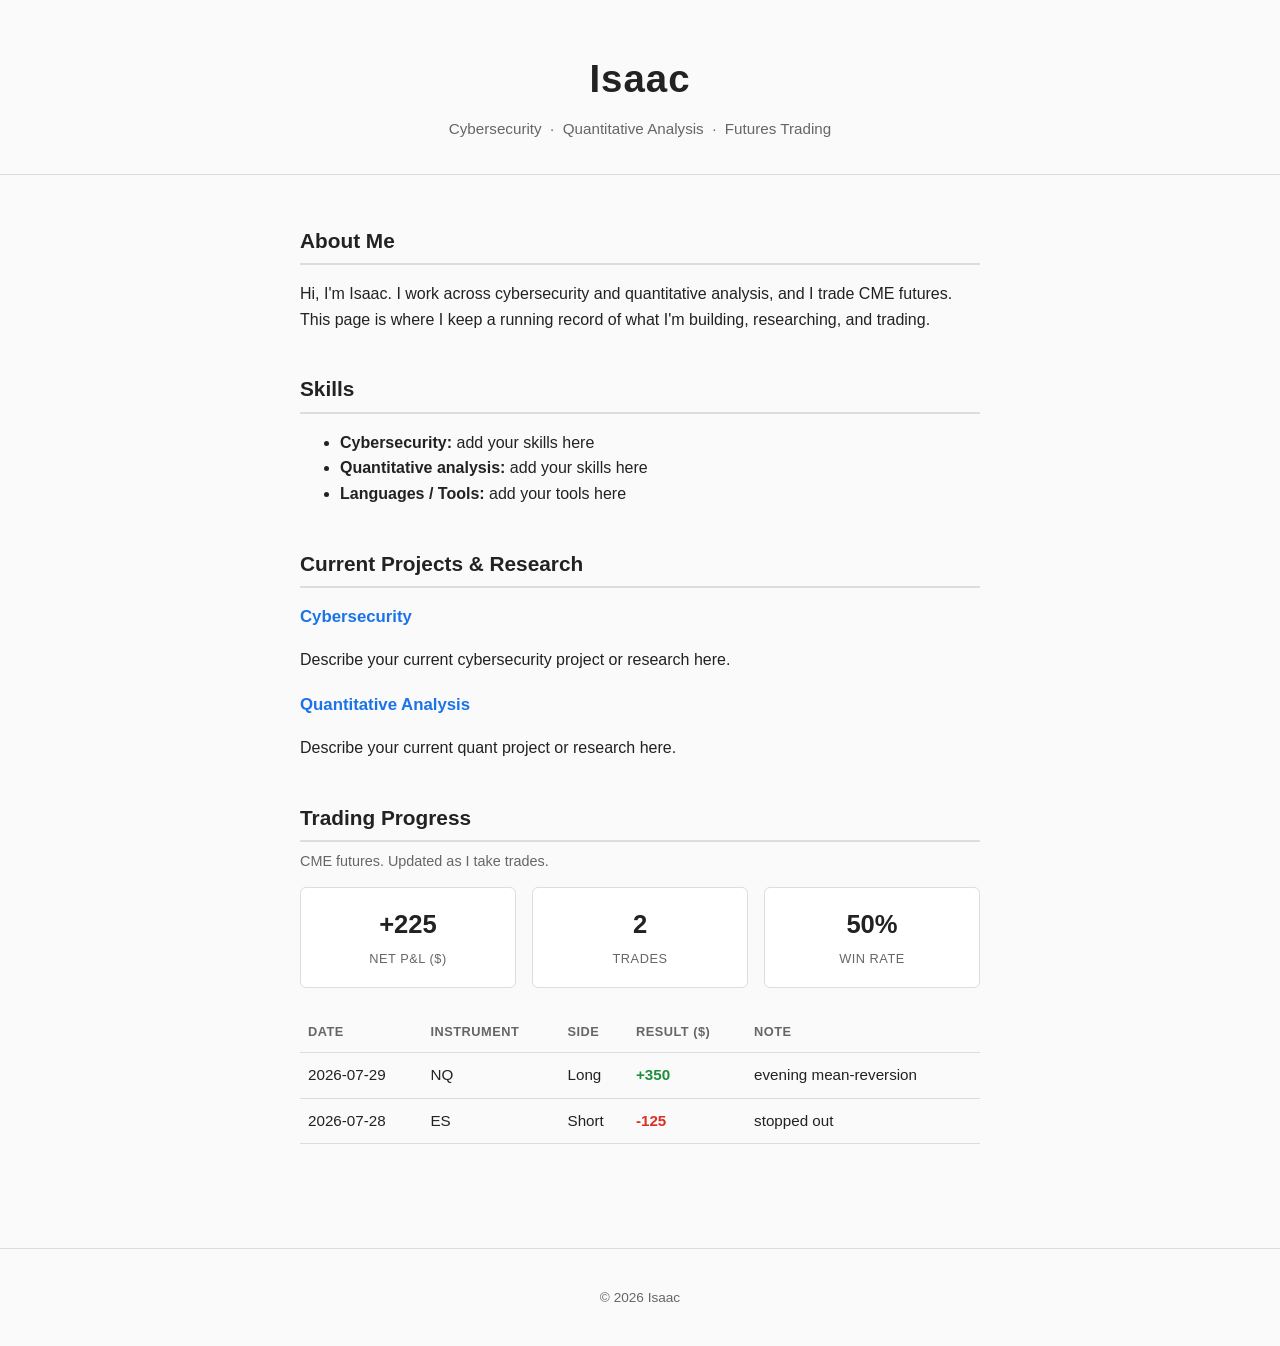
==== index.html @ 32068f65 "Add files via upload" ====
<!DOCTYPE html>
<html lang="en">
<head>
  <meta charset="UTF-8">
  <meta name="viewport" content="width=device-width, initial-scale=1.0">
  <title>Isaac</title>
  <link rel="stylesheet" href="style.css">
</head>
<body>

  <!-- ============ HEADER ============ -->
  <header>
    <h1>Isaac</h1>
    <p class="tagline">Cybersecurity &nbsp;&middot;&nbsp; Quantitative Analysis &nbsp;&middot;&nbsp; Futures Trading</p>
  </header>

  <main>

    <!-- ============ ABOUT ME ============ -->
    <!-- EDIT: change the paragraph text below -->
    <section id="about">
      <h2>About Me</h2>
      <p>
        Hi, I'm Isaac. I work across cybersecurity and quantitative analysis,
        and I trade CME futures. This page is where I keep a running record of
        what I'm building, researching, and trading.
      </p>
    </section>

    <!-- ============ SKILLS ============ -->
    <!-- EDIT: add/remove <li> items in the list below -->
    <section id="skills">
      <h2>Skills</h2>
      <ul>
        <li><b>Cybersecurity:</b> add your skills here</li>
        <li><b>Quantitative analysis:</b> add your skills here</li>
        <li><b>Languages / Tools:</b> add your tools here</li>
      </ul>
    </section>

    <!-- ============ CURRENT PROJECTS & RESEARCH ============ -->
    <!-- EDIT: add/remove the <article> blocks below -->
    <section id="projects">
      <h2>Current Projects &amp; Research</h2>

      <article>
        <h3>Cybersecurity</h3>
        <p>Describe your current cybersecurity project or research here.</p>
      </article>

      <article>
        <h3>Quantitative Analysis</h3>
        <p>Describe your current quant project or research here.</p>
      </article>
    </section>

    <!-- ============ TRADING PROGRESS ============ -->
    <!-- Numbers update automatically from trades.js. No HTML editing needed. -->
    <section id="trading">
      <h2>Trading Progress</h2>
      <p class="muted">CME futures. Updated as I take trades.</p>

      <div class="stats">
        <div class="stat">
          <span class="stat-num" id="stat-total">0</span>
          <span class="stat-label">Net P&amp;L ($)</span>
        </div>
        <div class="stat">
          <span class="stat-num" id="stat-trades">0</span>
          <span class="stat-label">Trades</span>
        </div>
        <div class="stat">
          <span class="stat-num" id="stat-win">0%</span>
          <span class="stat-label">Win Rate</span>
        </div>
      </div>

      <table>
        <thead>
          <tr>
            <th>Date</th>
            <th>Instrument</th>
            <th>Side</th>
            <th>Result ($)</th>
            <th>Note</th>
          </tr>
        </thead>
        <tbody id="trade-rows">
          <!-- filled automatically from trades.js -->
        </tbody>
      </table>
    </section>

  </main>

  <!-- ============ FOOTER ============ -->
  <footer>
    <p>&copy; <span id="year"></span> Isaac</p>
  </footer>

  <!-- Trade data lives in this file so you can edit the "backend" easily -->
  <script src="trades.js"></script>
  <script>
    document.getElementById('year').textContent = new Date().getFullYear();

    // Read trades from trades.js (window.TRADES) and build the table.
    const trades = window.TRADES || [];

    const tbody = document.getElementById('trade-rows');
    let total = 0;
    let wins = 0;

    trades.forEach(function (t) {
      total += t.result;
      if (t.result > 0) wins++;

      const row = document.createElement('tr');
      row.innerHTML =
        '<td>' + t.date + '</td>' +
        '<td>' + t.instrument + '</td>' +
        '<td>' + t.side + '</td>' +
        '<td class="' + (t.result >= 0 ? 'pos' : 'neg') + '">' +
          (t.result >= 0 ? '+' : '') + t.result + '</td>' +
        '<td>' + (t.note || '') + '</td>';
      tbody.appendChild(row);
    });

    // Fill the big numbers.
    document.getElementById('stat-total').textContent =
      (total >= 0 ? '+' : '') + total.toLocaleString();
    document.getElementById('stat-trades').textContent = trades.length;
    document.getElementById('stat-win').textContent =
      trades.length ? Math.round((wins / trades.length) * 100) + '%' : '0%';
  </script>
</body>
</html>
---- style.css ----
/* ===== Simple, clean styles for Isaac's page ===== */

:root {
  --bg: #fafafa;
  --text: #222;
  --muted: #666;
  --line: #ddd;
  --accent: #1a73e8;
  --green: #1e8e3e;
  --red: #d93025;
}

* {
  box-sizing: border-box;
}

body {
  margin: 0;
  background: var(--bg);
  color: var(--text);
  font-family: -apple-system, BlinkMacSystemFont, "Segoe UI", Roboto, Helvetica, Arial, sans-serif;
  line-height: 1.6;
}

/* header */
header {
  padding: 48px 20px 32px;
  text-align: center;
  border-bottom: 1px solid var(--line);
}

header h1 {
  margin: 0;
  font-size: 2.4rem;
  letter-spacing: 1px;
}

.tagline {
  margin: 8px 0 0;
  color: var(--muted);
  font-size: 0.95rem;
}

/* layout */
main {
  max-width: 720px;
  margin: 0 auto;
  padding: 32px 20px 64px;
}

section {
  margin-bottom: 40px;
}

h2 {
  font-size: 1.3rem;
  border-bottom: 2px solid var(--line);
  padding-bottom: 6px;
  margin-bottom: 16px;
}

/* projects */
article {
  margin-bottom: 20px;
}

article h3 {
  margin: 0 0 6px;
  font-size: 1.05rem;
  color: var(--accent);
}

/* trading stats */
.stats {
  display: flex;
  gap: 16px;
  margin-bottom: 24px;
  flex-wrap: wrap;
}

.stat {
  flex: 1;
  min-width: 120px;
  background: #fff;
  border: 1px solid var(--line);
  border-radius: 6px;
  padding: 16px;
  text-align: center;
}

.stat-num {
  display: block;
  font-size: 1.6rem;
  font-weight: 700;
}

.stat-label {
  color: var(--muted);
  font-size: 0.8rem;
  text-transform: uppercase;
  letter-spacing: 0.5px;
}

.muted {
  color: var(--muted);
  font-size: 0.9rem;
  margin-top: -8px;
}

/* table */
table {
  width: 100%;
  border-collapse: collapse;
  font-size: 0.95rem;
}

th, td {
  text-align: left;
  padding: 10px 8px;
  border-bottom: 1px solid var(--line);
}

th {
  font-size: 0.8rem;
  text-transform: uppercase;
  letter-spacing: 0.5px;
  color: var(--muted);
}

td.pos { color: var(--green); font-weight: 600; }
td.neg { color: var(--red); font-weight: 600; }

/* footer */
footer {
  text-align: center;
  padding: 24px;
  color: var(--muted);
  font-size: 0.85rem;
  border-top: 1px solid var(--line);
}

/* small screens */
@media (max-width: 600px) {
  header h1 { font-size: 1.9rem; }
  .stat-num { font-size: 1.3rem; }
  th, td { font-size: 0.85rem; padding: 8px 4px; }
}
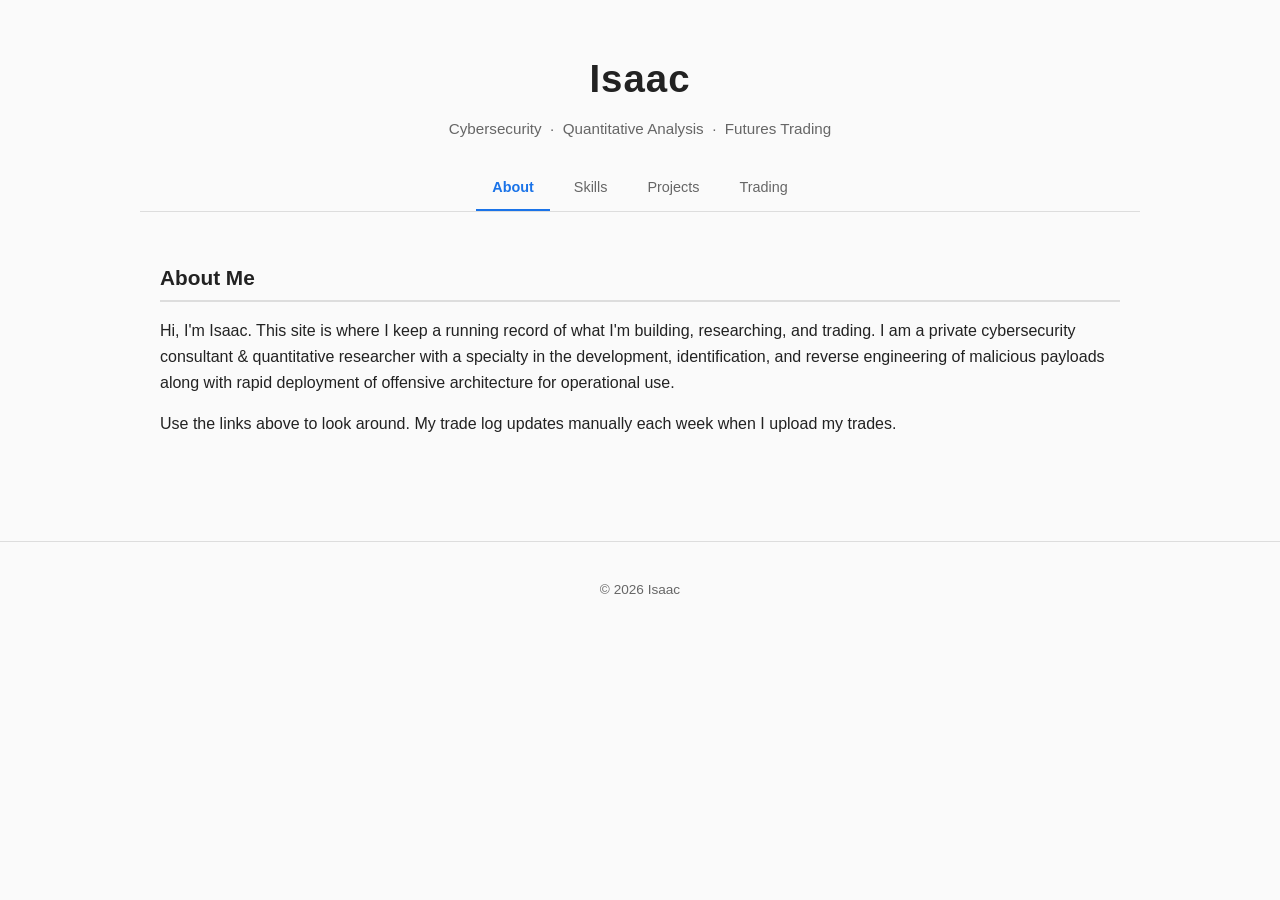
==== commit 58d182f5: "Update index.html" ====
--- a/index.html
+++ b/index.html
@@ -8,11 +8,18 @@
 </head>
 <body>
 
-  <!-- ============ HEADER ============ -->
   <header>
     <h1>Isaac</h1>
     <p class="tagline">Cybersecurity &nbsp;&middot;&nbsp; Quantitative Analysis &nbsp;&middot;&nbsp; Futures Trading</p>
   </header>
+
+  <!-- NAV: copied on every page. Move class="active" to the current page's <a>. -->
+  <nav>
+    <a href="index.html" class="active">About</a>
+    <a href="skills.html">Skills</a>
+    <a href="projects.html">Projects</a>
+    <a href="trading.html">Trading</a>
+  </nav>
 
   <main>
 
@@ -21,116 +28,22 @@
     <section id="about">
       <h2>About Me</h2>
       <p>
-        Hi, I'm Isaac. I work across cybersecurity and quantitative analysis,
-        and I trade CME futures. This page is where I keep a running record of
-        what I'm building, researching, and trading.
+        Hi, I'm Isaac. This site is where I keep a running record of
+        what I'm building, researching, and trading. I am a private cybersecurity consultant & quantitative researcher with a specialty in the development, identification, and reverse engineering of malicious payloads along with rapid deployment of offensive architecture for operational use.
       </p>
-    </section>
-
-    <!-- ============ SKILLS ============ -->
-    <!-- EDIT: add/remove <li> items in the list below -->
-    <section id="skills">
-      <h2>Skills</h2>
-      <ul>
-        <li><b>Cybersecurity:</b> add your skills here</li>
-        <li><b>Quantitative analysis:</b> add your skills here</li>
-        <li><b>Languages / Tools:</b> add your tools here</li>
-      </ul>
-    </section>
-
-    <!-- ============ CURRENT PROJECTS & RESEARCH ============ -->
-    <!-- EDIT: add/remove the <article> blocks below -->
-    <section id="projects">
-      <h2>Current Projects &amp; Research</h2>
-
-      <article>
-        <h3>Cybersecurity</h3>
-        <p>Describe your current cybersecurity project or research here.</p>
-      </article>
-
-      <article>
-        <h3>Quantitative Analysis</h3>
-        <p>Describe your current quant project or research here.</p>
-      </article>
-    </section>
-
-    <!-- ============ TRADING PROGRESS ============ -->
-    <!-- Numbers update automatically from trades.js. No HTML editing needed. -->
-    <section id="trading">
-      <h2>Trading Progress</h2>
-      <p class="muted">CME futures. Updated as I take trades.</p>
-
-      <div class="stats">
-        <div class="stat">
-          <span class="stat-num" id="stat-total">0</span>
-          <span class="stat-label">Net P&amp;L ($)</span>
-        </div>
-        <div class="stat">
-          <span class="stat-num" id="stat-trades">0</span>
-          <span class="stat-label">Trades</span>
-        </div>
-        <div class="stat">
-          <span class="stat-num" id="stat-win">0%</span>
-          <span class="stat-label">Win Rate</span>
-        </div>
-      </div>
-
-      <table>
-        <thead>
-          <tr>
-            <th>Date</th>
-            <th>Instrument</th>
-            <th>Side</th>
-            <th>Result ($)</th>
-            <th>Note</th>
-          </tr>
-        </thead>
-        <tbody id="trade-rows">
-          <!-- filled automatically from trades.js -->
-        </tbody>
-      </table>
+      <p>
+        Use the links above to look around. My trade log updates manually each week when I upload my trades.
+      </p>
     </section>
 
   </main>
 
-  <!-- ============ FOOTER ============ -->
   <footer>
     <p>&copy; <span id="year"></span> Isaac</p>
   </footer>
 
-  <!-- Trade data lives in this file so you can edit the "backend" easily -->
-  <script src="trades.js"></script>
   <script>
     document.getElementById('year').textContent = new Date().getFullYear();
-
-    // Read trades from trades.js (window.TRADES) and build the table.
-    const trades = window.TRADES || [];
-
-    const tbody = document.getElementById('trade-rows');
-    let total = 0;
-    let wins = 0;
-
-    trades.forEach(function (t) {
-      total += t.result;
-      if (t.result > 0) wins++;
-
-      const row = document.createElement('tr');
-      row.innerHTML =
-        '<td>' + t.date + '</td>' +
-        '<td>' + t.instrument + '</td>' +
-        '<td>' + t.side + '</td>' +
-        '<td class="' + (t.result >= 0 ? 'pos' : 'neg') + '">' +
-          (t.result >= 0 ? '+' : '') + t.result + '</td>' +
-        '<td>' + (t.note || '') + '</td>';
-      tbody.appendChild(row);
-    });
-
-    // Fill the big numbers.
-    document.getElementById('stat-total').textContent =
-      (total >= 0 ? '+' : '') + total.toLocaleString();
-    document.getElementById('stat-trades').textContent = trades.length;
-    document.getElementById('stat-win').textContent =
-      trades.length ? Math.round((wins / trades.length) * 100) + '%' : '0%';
   </script>
 </body>
 </html>
--- a/style.css
+++ b/style.css
@@ -24,9 +24,8 @@
 
 /* header */
 header {
-  padding: 48px 20px 32px;
+  padding: 48px 20px 0;
   text-align: center;
-  border-bottom: 1px solid var(--line);
 }
 
 header h1 {
@@ -41,9 +40,42 @@
   font-size: 0.95rem;
 }
 
+/* nav bar */
+nav {
+  max-width: 1000px;
+  margin: 24px auto 0;
+  padding: 0 20px;
+  display: flex;
+  justify-content: center;
+  gap: 8px;
+  flex-wrap: wrap;
+  border-bottom: 1px solid var(--line);
+}
+
+nav a {
+  text-decoration: none;
+  color: var(--muted);
+  font-size: 0.9rem;
+  padding: 10px 16px;
+  border-bottom: 2px solid transparent;
+}
+
+nav a:hover {
+  color: var(--text);
+}
+
+/* the link for the page you're currently on */
+nav a.active {
+  color: var(--accent);
+  border-bottom-color: var(--accent);
+  font-weight: 600;
+}
+
 /* layout */
 main {
-  max-width: 720px;
+  /* Make this number bigger to fill more of the page,
+     smaller for a tighter reading column. 720 = thin, 1000 = wide. */
+  max-width: 1000px;
   margin: 0 auto;
   padding: 32px 20px 64px;
 }
@@ -144,4 +176,5 @@
   header h1 { font-size: 1.9rem; }
   .stat-num { font-size: 1.3rem; }
   th, td { font-size: 0.85rem; padding: 8px 4px; }
+  nav a { padding: 8px 10px; font-size: 0.85rem; }
 }
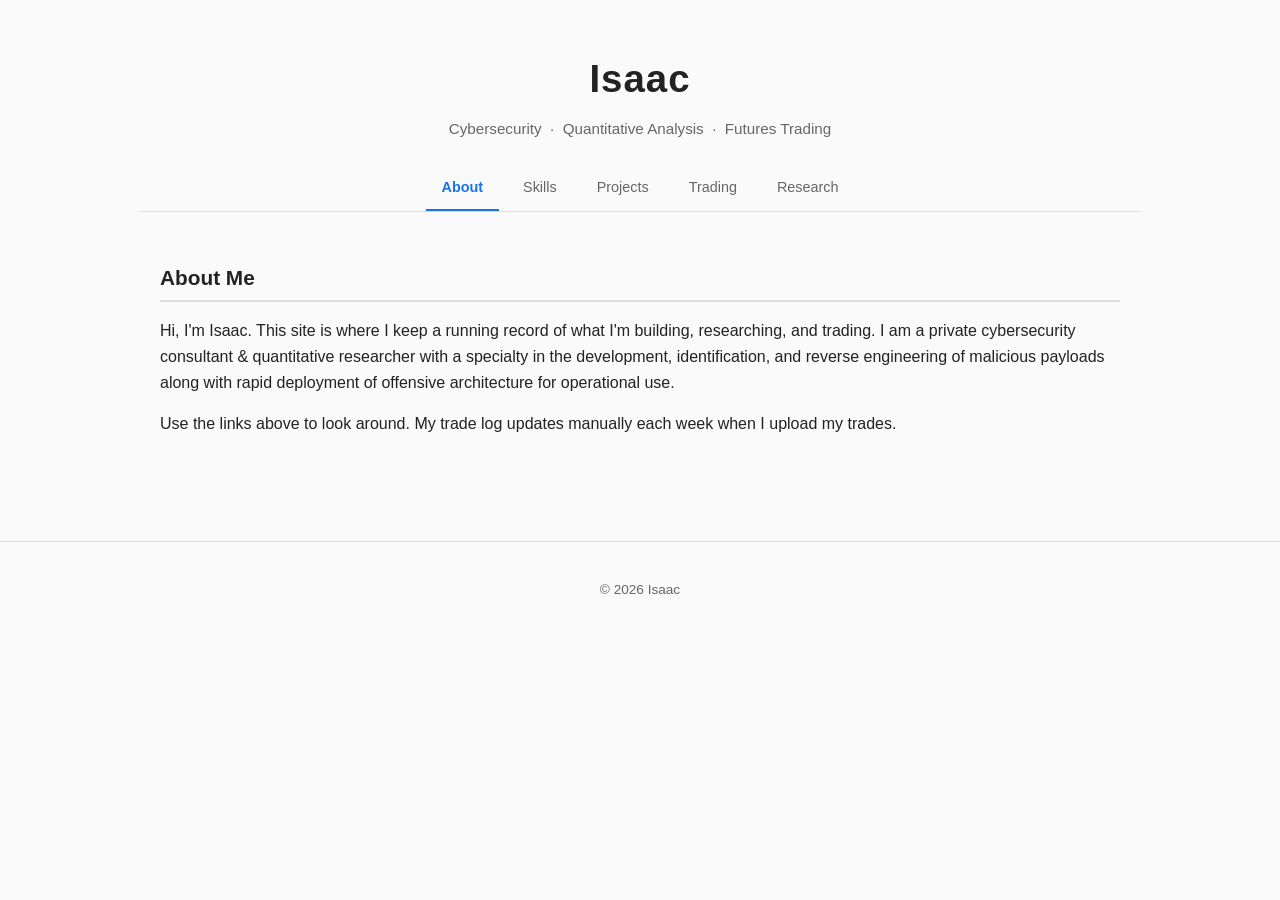
==== commit b91d44bb: "Update index.html" ====
--- a/index.html
+++ b/index.html
@@ -19,6 +19,7 @@
     <a href="skills.html">Skills</a>
     <a href="projects.html">Projects</a>
     <a href="trading.html">Trading</a>
+    <a href="research.html">Research</a>
   </nav>
 
   <main>
--- a/style.css
+++ b/style.css
@@ -178,3 +178,84 @@
   th, td { font-size: 0.85rem; padding: 8px 4px; }
   nav a { padding: 8px 10px; font-size: 0.85rem; }
 }
+
+/* ===== Research article cards ===== */
+.article-list {
+  display: flex;
+  flex-direction: column;
+  gap: 16px;
+}
+ 
+.card {
+  display: block;
+  text-decoration: none;
+  color: var(--text);
+  background: #fff;
+  border: 1px solid var(--line);
+  border-radius: 6px;
+  padding: 18px 20px;
+  transition: border-color 0.12s ease, transform 0.12s ease;
+}
+ 
+.card:hover {
+  border-color: var(--accent);
+  transform: translateY(-1px);
+}
+ 
+.card h3 {
+  margin: 0 0 6px;
+  font-size: 1.1rem;
+  color: var(--text);
+}
+ 
+.card p {
+  margin: 0;
+  color: var(--muted);
+  font-size: 0.95rem;
+}
+ 
+.card .meta {
+  display: block;
+  margin-top: 10px;
+  color: var(--accent);
+  font-size: 0.8rem;
+  text-transform: uppercase;
+  letter-spacing: 0.5px;
+}
+ 
+/* ===== Article (single piece) reading view ===== */
+.lead {
+  font-size: 1.1rem;
+  color: var(--muted);
+  margin-bottom: 28px;
+}
+ 
+.article-body h3 {
+  margin: 28px 0 8px;
+  font-size: 1.1rem;
+}
+ 
+.article-body p,
+.article-body ul {
+  margin: 0 0 14px;
+}
+ 
+.article-body ul {
+  padding-left: 22px;
+}
+ 
+.article-body code {
+  background: #eef2f7;
+  border: 1px solid var(--line);
+  border-radius: 4px;
+  padding: 1px 5px;
+  font-size: 0.9rem;
+}
+ 
+.back-link {
+  display: inline-block;
+  margin-bottom: 20px;
+  text-decoration: none;
+  color: var(--accent);
+  font-size: 0.9rem;
+}
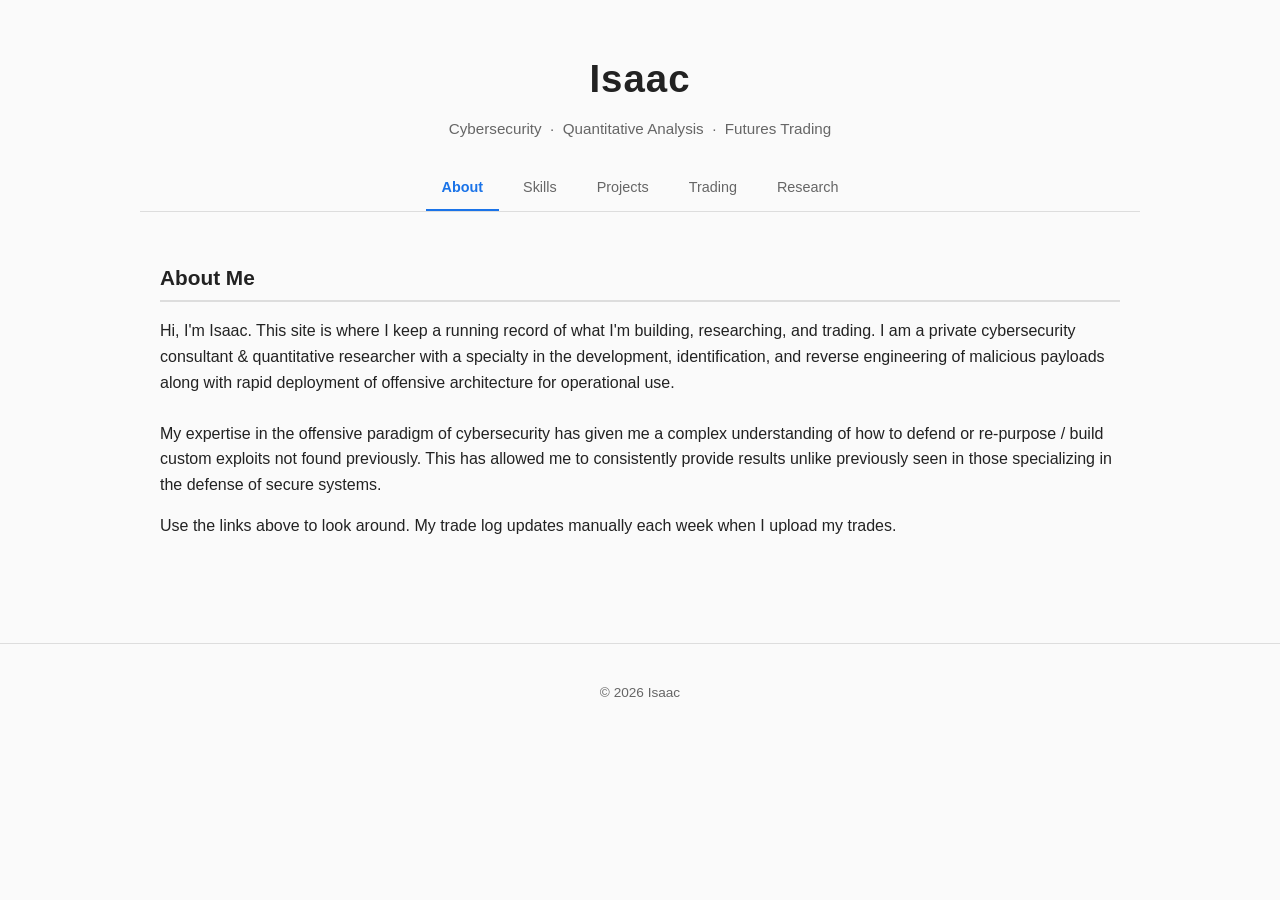
==== commit a70a1d15: "Update index.html" ====
--- a/index.html
+++ b/index.html
@@ -30,7 +30,7 @@
       <h2>About Me</h2>
       <p>
         Hi, I'm Isaac. This site is where I keep a running record of
-        what I'm building, researching, and trading. I am a private cybersecurity consultant & quantitative researcher with a specialty in the development, identification, and reverse engineering of malicious payloads along with rapid deployment of offensive architecture for operational use.
+        what I'm building, researching, and trading. I am a private cybersecurity consultant & quantitative researcher with a specialty in the development, identification, and reverse engineering of malicious payloads along with rapid deployment of offensive architecture for operational use.<br><br>My expertise in the offensive paradigm of cybersecurity has given me a complex understanding of how to defend or re-purpose / build custom exploits not found previously. This has allowed me to consistently provide results unlike previously seen in those specializing in the defense of secure systems. 
       </p>
       <p>
         Use the links above to look around. My trade log updates manually each week when I upload my trades.
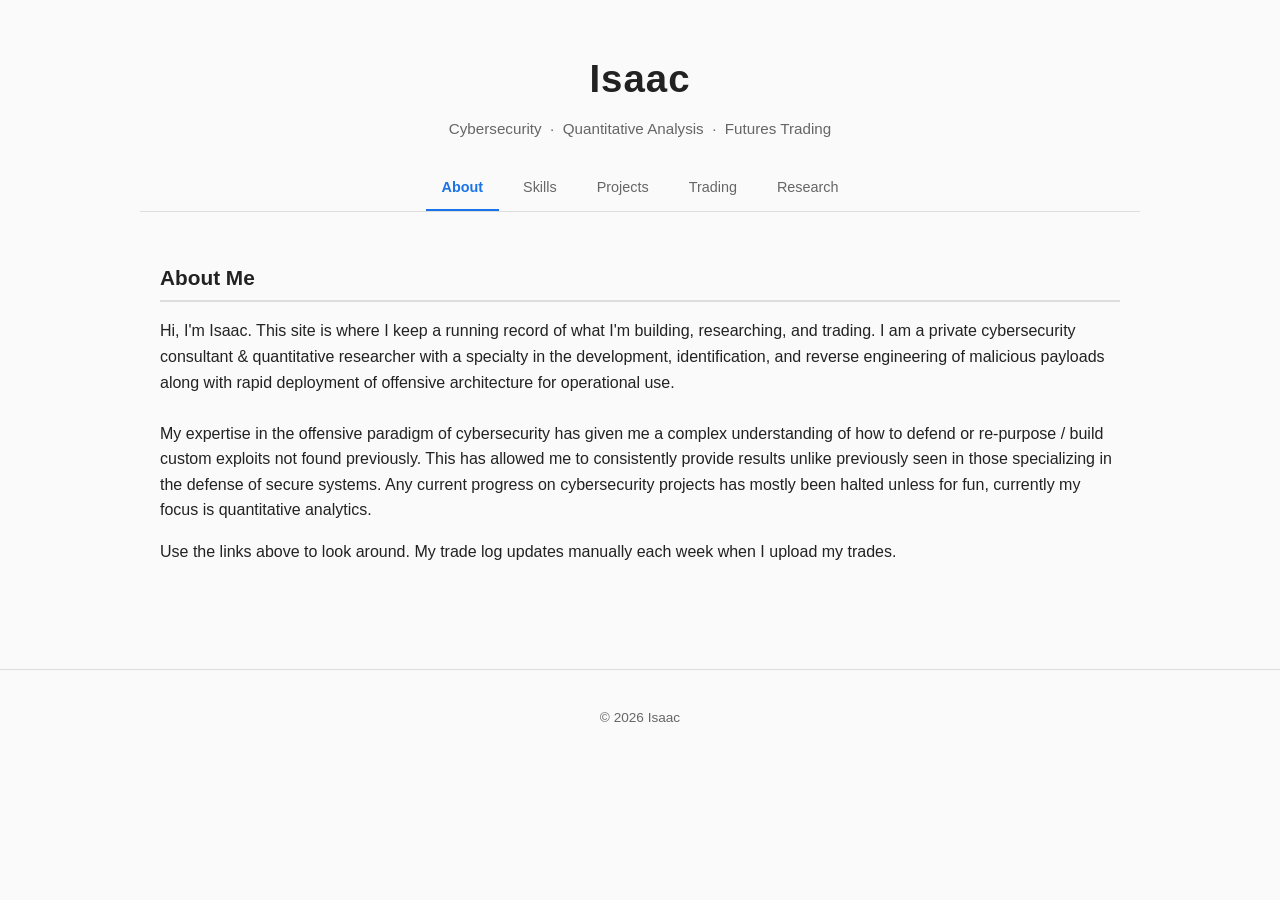
==== commit f37f3b59: "Update index.html" ====
--- a/index.html
+++ b/index.html
@@ -30,7 +30,7 @@
       <h2>About Me</h2>
       <p>
         Hi, I'm Isaac. This site is where I keep a running record of
-        what I'm building, researching, and trading. I am a private cybersecurity consultant & quantitative researcher with a specialty in the development, identification, and reverse engineering of malicious payloads along with rapid deployment of offensive architecture for operational use.<br><br>My expertise in the offensive paradigm of cybersecurity has given me a complex understanding of how to defend or re-purpose / build custom exploits not found previously. This has allowed me to consistently provide results unlike previously seen in those specializing in the defense of secure systems. 
+        what I'm building, researching, and trading. I am a private cybersecurity consultant & quantitative researcher with a specialty in the development, identification, and reverse engineering of malicious payloads along with rapid deployment of offensive architecture for operational use.<br><br>My expertise in the offensive paradigm of cybersecurity has given me a complex understanding of how to defend or re-purpose / build custom exploits not found previously. This has allowed me to consistently provide results unlike previously seen in those specializing in the defense of secure systems. Any current progress on cybersecurity projects has mostly been halted unless for fun, currently my focus is quantitative analytics. 
       </p>
       <p>
         Use the links above to look around. My trade log updates manually each week when I upload my trades.
